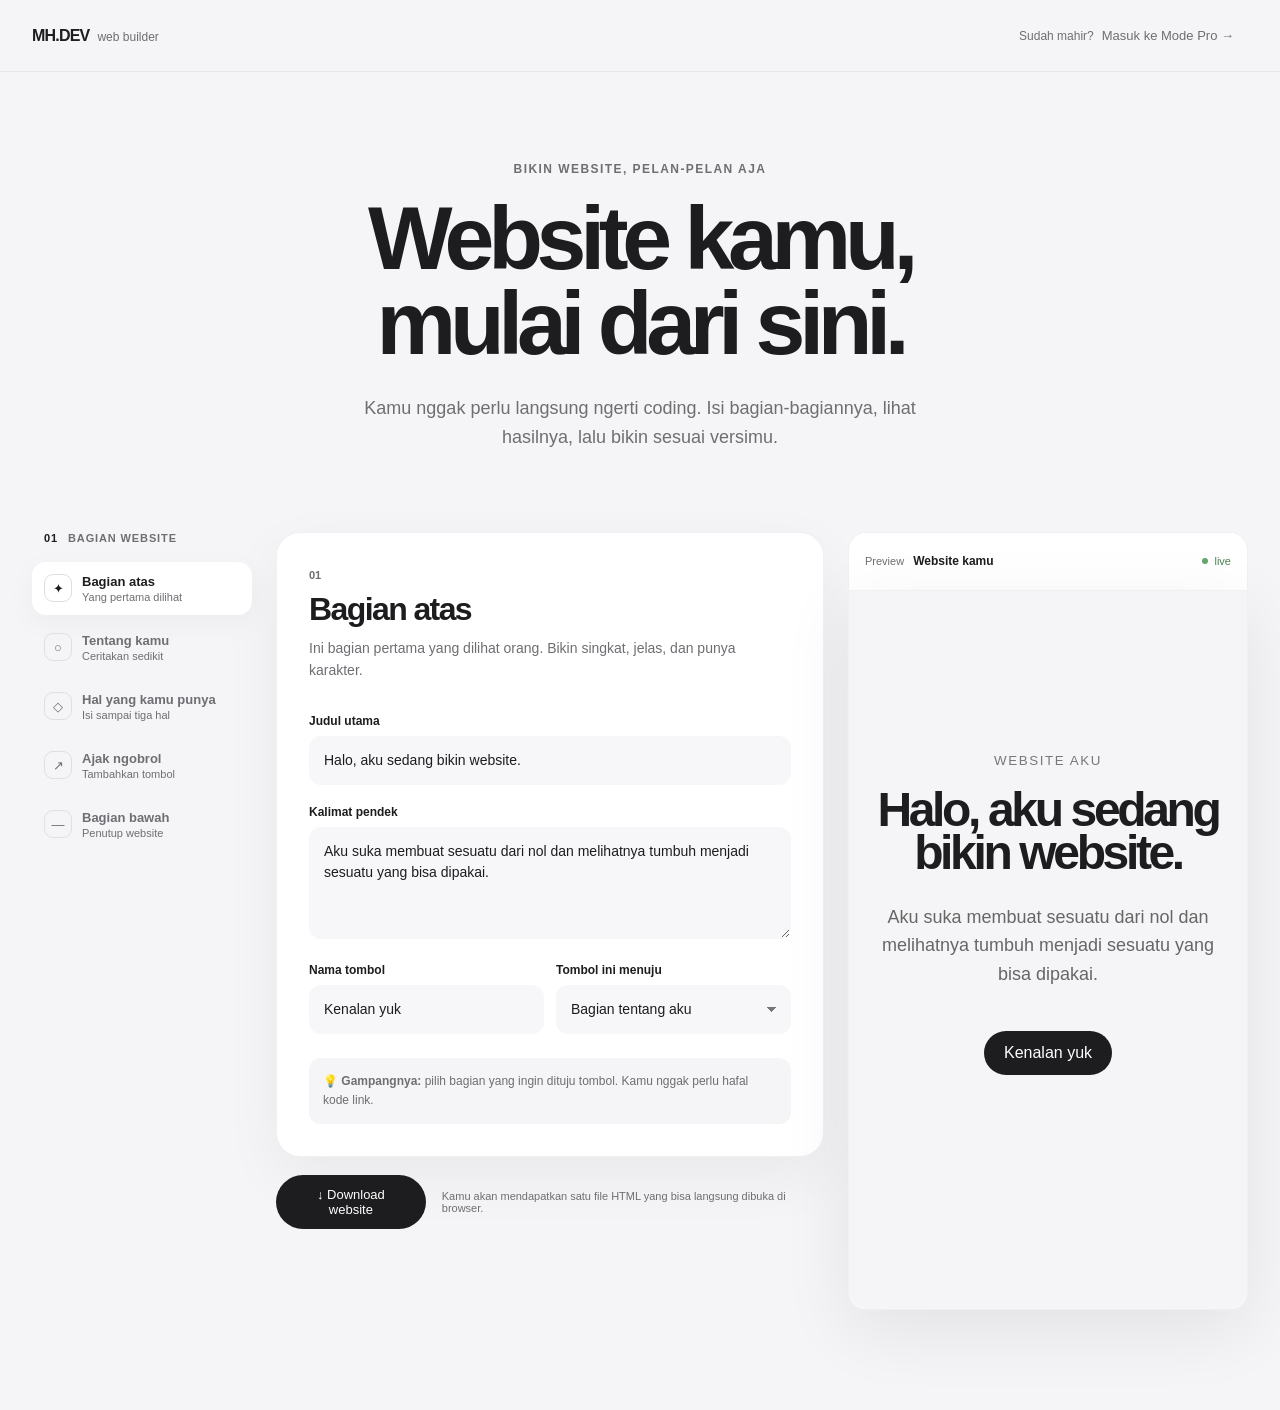
==== index.html @ 2aa88eea "Add files via upload" ====
<!DOCTYPE html>
<html lang="id">
<head>
    <meta charset="UTF-8">
    <meta name="viewport" content="width=device-width, initial-scale=1.0">

    <meta
        name="description"
        content="MH.DEV Web Builder. Bikin website dengan cara yang lebih mudah."
    >

    <title>MH.DEV Web Builder</title>

    <link rel="stylesheet" href="style.css">
</head>

<body>

<header class="topbar">

    <a href="index.html" class="brand">
        MH.DEV
        <span>web builder</span>
    </a>

    <a href="pro.html" class="pro-entry">
        <span>Sudah mahir?</span>
        <strong>Masuk ke Mode Pro →</strong>
    </a>

</header>


<main>

<section class="builder">

    <div class="builder-intro">

        <span class="eyebrow">
            bikin website, pelan-pelan aja
        </span>

        <h1>
            Website kamu,<br>
            mulai dari sini.
        </h1>

        <p>
            Kamu nggak perlu langsung ngerti coding.
            Isi bagian-bagiannya, lihat hasilnya,
            lalu bikin sesuai versimu.
        </p>

    </div>


    <div class="easy-layout">

        <aside class="easy-sidebar">

            <div class="sidebar-title">
                <span>01</span>
                Bagian website
            </div>

            <button
                class="easy-nav active"
                data-section="hero"
                type="button"
            >
                <span class="nav-icon">✦</span>

                <span>
                    <strong>Bagian atas</strong>
                    <small>Yang pertama dilihat</small>
                </span>
            </button>


            <button
                class="easy-nav"
                data-section="about"
                type="button"
            >
                <span class="nav-icon">○</span>

                <span>
                    <strong>Tentang kamu</strong>
                    <small>Ceritakan sedikit</small>
                </span>
            </button>


            <button
                class="easy-nav"
                data-section="features"
                type="button"
            >
                <span class="nav-icon">◇</span>

                <span>
                    <strong>Hal yang kamu punya</strong>
                    <small>Isi sampai tiga hal</small>
                </span>
            </button>


            <button
                class="easy-nav"
                data-section="contact"
                type="button"
            >
                <span class="nav-icon">↗</span>

                <span>
                    <strong>Ajak ngobrol</strong>
                    <small>Tambahkan tombol</small>
                </span>
            </button>


            <button
                class="easy-nav"
                data-section="footer"
                type="button"
            >
                <span class="nav-icon">—</span>

                <span>
                    <strong>Bagian bawah</strong>
                    <small>Penutup website</small>
                </span>
            </button>

        </aside>


        <section class="easy-editor">

            <div class="easy-card active" data-editor="hero">

                <div class="card-heading">

                    <span class="card-number">01</span>

                    <h2>Bagian atas</h2>

                    <p>
                        Ini bagian pertama yang dilihat orang.
                        Bikin singkat, jelas, dan punya karakter.
                    </p>

                </div>


                <label>
                    <span>Judul utama</span>

                    <input
                        id="heroTitle"
                        type="text"
                        value="Halo, aku sedang bikin website."
                    >
                </label>


                <label>
                    <span>Kalimat pendek</span>

                    <textarea id="heroText" rows="4">Aku suka membuat sesuatu dari nol dan melihatnya tumbuh menjadi sesuatu yang bisa dipakai.</textarea>
                </label>


                <div class="field-grid">

                    <label>
                        <span>Nama tombol</span>

                        <input
                            id="heroButton"
                            type="text"
                            value="Kenalan yuk"
                        >
                    </label>


                    <label>
                        <span>Tombol ini menuju</span>

                        <select id="heroLinkType">
                            <option value="about">Bagian tentang aku</option>
                            <option value="features">Bagian yang aku punya</option>
                            <option value="contact">Bagian kontak</option>
                            <option value="custom">Aku mau isi sendiri</option>
                        </select>

                        <input
                            id="heroLinkCustom"
                            class="link-custom"
                            type="text"
                            placeholder="Contoh: https://contoh.com"
                        >
                    </label>

                </div>


                <div class="tip">
                    💡 <strong>Gampangnya:</strong>
                    pilih bagian yang ingin dituju tombol.
                    Kamu nggak perlu hafal kode link.
                </div>

            </div>


            <div class="easy-card" data-editor="about">

                <div class="card-heading">

                    <span class="card-number">02</span>

                    <h2>Tentang kamu</h2>

                    <p>
                        Nggak perlu bikin biodata panjang.
                        Ceritakan siapa kamu dengan bahasa kamu sendiri.
                    </p>

                </div>


                <label>
                    <span>Judul bagian</span>

                    <input
                        id="aboutTitle"
                        type="text"
                        value="Sedikit tentang aku"
                    >
                </label>


                <label>
                    <span>Ceritakan tentang kamu</span>

                    <textarea id="aboutText" rows="7">Aku sedang belajar membuat website. Aku suka mencoba hal baru, mengutak-atik tampilan, dan melihat apa yang bisa aku buat berikutnya.</textarea>
                </label>

            </div>


            <div class="easy-card" data-editor="features">

                <div class="card-heading">

                    <span class="card-number">03</span>

                    <h2>Hal yang kamu punya</h2>

                    <p>
                        Bisa kemampuan, layanan, hobi,
                        project, atau apa saja yang ingin kamu tunjukkan.
                    </p>

                </div>


                <div class="feature-editor">

                    <label>
                        <span>Hal pertama</span>

                        <input
                            id="feature1Title"
                            type="text"
                            value="Web"
                        >

                        <textarea id="feature1Text" rows="3">Aku suka membuat website yang simpel dan nyaman digunakan.</textarea>
                    </label>


                    <label>
                        <span>Hal kedua</span>

                        <input
                            id="feature2Title"
                            type="text"
                            value="Visual"
                        >

                        <textarea id="feature2Text" rows="3">Aku juga suka bermain dengan layout, tulisan, dan tampilan.</textarea>
                    </label>


                    <label>
                        <span>Hal ketiga</span>

                        <input
                            id="feature3Title"
                            type="text"
                            value="Eksperimen"
                        >

                        <textarea id="feature3Text" rows="3">Kadang idenya random. Tapi justru dari situ biasanya muncul sesuatu.</textarea>
                    </label>

                </div>

            </div>


            <div class="easy-card" data-editor="contact">

                <div class="card-heading">

                    <span class="card-number">04</span>

                    <h2>Ajak ngobrol</h2>

                    <p>
                        Kasih orang alasan untuk menghubungi kamu.
                    </p>

                </div>


                <label>
                    <span>Judul</span>

                    <input
                        id="contactTitle"
                        type="text"
                        value="Punya sesuatu untuk dibicarakan?"
                    >
                </label>


                <label>
                    <span>Kalimat pendek</span>

                    <textarea id="contactText" rows="4">Mau ngobrol soal project, kerja sama, atau sekadar say hi?</textarea>
                </label>


                <div class="field-grid">

                    <label>
                        <span>Nama tombol</span>

                        <input
                            id="contactButton"
                            type="text"
                            value="Hubungi aku"
                        >
                    </label>


                    <label>
                        <span>Tombol ini menuju</span>

                        <select id="contactLinkType">
                            <option value="email">Email</option>
                            <option value="custom">Aku mau isi sendiri</option>
                        </select>

                        <input
                            id="contactEmail"
                            type="email"
                            value="halo@example.com"
                        >

                        <input
                            id="contactLinkCustom"
                            class="link-custom"
                            type="text"
                            placeholder="https://contoh.com"
                        >

                    </label>

                </div>

            </div>


            <div class="easy-card" data-editor="footer">

                <div class="card-heading">

                    <span class="card-number">05</span>

                    <h2>Bagian bawah</h2>

                    <p>
                        Penutup kecil untuk website kamu.
                    </p>

                </div>


                <label>
                    <span>Nama atau tulisan</span>

                    <input
                        id="footerText"
                        type="text"
                        value="Website aku"
                    >
                </label>


                <div class="tip">
                    ✨ Kamu sudah sampai bawah.
                    Website kamu sudah punya struktur dasar.
                </div>

            </div>


            <div class="easy-actions">

                <button
                    class="download-button"
                    id="downloadEasy"
                    type="button"
                >
                    ↓ Download website
                </button>

                <span>
                    Kamu akan mendapatkan satu file HTML
                    yang bisa langsung dibuka di browser.
                </span>

            </div>

        </section>


        <section class="preview-panel">

            <div class="preview-header">

                <div>
                    <span>Preview</span>
                    <strong>Website kamu</strong>
                </div>

                <span class="live-dot">
                    live
                </span>

            </div>


            <div class="easy-preview-window">

                <iframe
                    id="easyPreview"
                    title="Preview website"
                    sandbox="allow-scripts allow-forms"
                ></iframe>

            </div>

        </section>

    </div>

</section>

</main>


<script src="script.js"></script>

</body>
</html>
---- style.css ----
:root {
    --bg: #f5f5f7;
    --surface: #ffffff;
    --text: #1d1d1f;
    --muted: #6e6e73;
    --border: #dedee3;
    --soft: #eeeeF2;
    --radius: 24px;
    --ease: cubic-bezier(.2, .7, .2, 1);
}

* {
    box-sizing: border-box;
    margin: 0;
    padding: 0;
}

html {
    scroll-behavior: smooth;
}

body {
    min-width: 320px;

    background: var(--bg);
    color: var(--text);

    font-family:
        -apple-system,
        BlinkMacSystemFont,
        "SF Pro Display",
        "SF Pro Text",
        "Helvetica Neue",
        Arial,
        sans-serif;

    -webkit-font-smoothing: antialiased;
}

button,
input,
textarea,
select {
    font: inherit;
}

button,
select {
    cursor: pointer;
}

input,
textarea,
select {
    outline: none;
}

a {
    color: inherit;
}

[hidden] {
    display: none !important;
}


/* TOPBAR */

.topbar {
    position: sticky;
    top: 0;
    z-index: 50;

    min-height: 72px;
    padding: 0 32px;

    display: flex;
    align-items: center;
    justify-content: space-between;

    background: rgba(245, 245, 247, .86);
    border-bottom: 1px solid rgba(0, 0, 0, .06);

    backdrop-filter: blur(20px);
    -webkit-backdrop-filter: blur(20px);
}

.brand {
    display: flex;
    align-items: baseline;
    gap: 8px;

    color: var(--text);
    text-decoration: none;

    font-size: 16px;
    font-weight: 700;
    letter-spacing: -.05em;
}

.brand span {
    color: var(--muted);

    font-size: 12px;
    font-weight: 400;
    letter-spacing: 0;
}

.pro-entry {
    padding: 8px 14px;

    display: flex;
    align-items: center;
    gap: 8px;

    color: var(--muted);
    text-decoration: none;

    border-radius: 999px;

    transition:
        background .25s ease,
        color .25s ease,
        transform .3s var(--ease);
}

.pro-entry:hover {
    background: #fff;
    color: var(--text);
    transform: translateY(-1px);
}

.pro-entry span {
    font-size: 12px;
}

.pro-entry strong {
    font-size: 13px;
    font-weight: 500;
}


/* BUILDER */

.builder {
    max-width: 1500px;
    margin: auto;
    padding: 90px 32px 100px;
}

.builder-intro {
    max-width: 780px;
    margin: 0 auto 80px;

    text-align: center;
}

.eyebrow {
    display: block;
    margin-bottom: 20px;

    color: var(--muted);

    font-size: 12px;
    font-weight: 600;
    letter-spacing: .12em;
    text-transform: uppercase;
}

.builder-intro h1 {
    font-size: clamp(50px, 7vw, 92px);
    line-height: .95;
    letter-spacing: -.07em;
}

.builder-intro p {
    max-width: 580px;
    margin: 28px auto 0;

    color: var(--muted);

    font-size: 18px;
    line-height: 1.6;
}


/* EASY LAYOUT */

.easy-layout {
    display: grid;

    grid-template-columns:
        220px
        minmax(380px, 560px)
        minmax(400px, 1fr);

    gap: 24px;
    align-items: start;
}


/* SIDEBAR */

.easy-sidebar {
    position: sticky;
    top: 96px;

    display: flex;
    flex-direction: column;
    gap: 6px;
}

.sidebar-title {
    margin-bottom: 12px;
    padding: 0 12px;

    display: flex;
    gap: 10px;

    color: var(--muted);

    font-size: 11px;
    font-weight: 600;

    text-transform: uppercase;
    letter-spacing: .08em;
}

.sidebar-title span {
    color: var(--text);
}

.easy-nav {
    width: 100%;
    padding: 12px;

    display: grid;
    grid-template-columns: 28px 1fr;
    gap: 10px;
    align-items: center;

    background: transparent;
    color: var(--muted);

    border: 0;
    border-radius: 14px;

    text-align: left;

    transition:
        background .25s ease,
        color .25s ease,
        transform .25s var(--ease);
}

.easy-nav:hover {
    background: #fff;
    color: var(--text);
}

.easy-nav.active {
    background: #fff;
    color: var(--text);

    box-shadow:
        0 8px 30px rgba(0, 0, 0, .04);
}

.nav-icon {
    width: 28px;
    height: 28px;

    display: flex;
    align-items: center;
    justify-content: center;

    border: 1px solid var(--border);
    border-radius: 9px;

    font-size: 13px;
}

.easy-nav strong {
    display: block;

    font-size: 13px;
    font-weight: 600;
}

.easy-nav small {
    display: block;
    margin-top: 2px;

    color: var(--muted);

    font-size: 11px;
}


/* EDITOR */

.easy-editor {
    min-width: 0;
}

.easy-card {
    display: none;

    padding: 32px;

    background: var(--surface);
    border: 1px solid rgba(0, 0, 0, .06);
    border-radius: var(--radius);

    box-shadow:
        0 20px 60px rgba(0, 0, 0, .05);

    animation: cardIn .4s var(--ease);
}

.easy-card.active {
    display: block;
}

@keyframes cardIn {
    from {
        opacity: 0;
        transform: translateY(8px);
    }

    to {
        opacity: 1;
        transform: translateY(0);
    }
}

.card-heading {
    margin-bottom: 32px;
}

.card-number {
    color: var(--muted);

    font-size: 11px;
    font-weight: 600;
}

.card-heading h2 {
    margin-top: 10px;

    font-size: 32px;
    line-height: 1;
    letter-spacing: -.05em;
}

.card-heading p {
    margin-top: 12px;

    color: var(--muted);

    font-size: 14px;
    line-height: 1.6;
}


/* FORM */

.easy-card label {
    display: block;
    margin-top: 20px;
}

.easy-card label > span {
    display: block;
    margin-bottom: 8px;

    font-size: 12px;
    font-weight: 600;
}

.easy-card input,
.easy-card textarea,
.easy-card select {
    width: 100%;

    padding: 13px 14px;

    background: #f7f7f9;
    color: var(--text);

    border: 1px solid transparent;
    border-radius: 12px;

    font-size: 14px;
    line-height: 1.5;

    transition:
        background .2s ease,
        border-color .2s ease,
        box-shadow .2s ease;
}

.easy-card textarea {
    min-height: 100px;
    resize: vertical;
}

.easy-card select {
    appearance: none;

    background-image:
        linear-gradient(45deg, transparent 50%, #777 50%),
        linear-gradient(135deg, #777 50%, transparent 50%);

    background-position:
        calc(100% - 18px) 50%,
        calc(100% - 13px) 50%;

    background-size:
        5px 5px,
        5px 5px;

    background-repeat: no-repeat;

    padding-right: 38px;
}

.easy-card input:focus,
.easy-card textarea:focus,
.easy-card select:focus {
    background: #fff;
    border-color: #b8b8bf;

    box-shadow:
        0 0 0 4px rgba(0, 0, 0, .04);
}

.link-custom {
    margin-top: 8px;
    display: none;
}

.link-custom.show {
    display: block;
}

#contactEmail {
    margin-top: 8px;
}

#contactLinkCustom {
    display: none;
}

#contactLinkCustom.show {
    display: block;
}

.field-grid {
    display: grid;
    grid-template-columns: 1fr 1fr;
    gap: 12px;
}

.feature-editor {
    display: grid;
    gap: 16px;
}

.feature-editor label {
    margin: 0;
    padding: 18px;

    background: #f7f7f9;
    border-radius: 16px;
}

.feature-editor input,
.feature-editor textarea {
    background: #fff;
}

.tip {
    margin-top: 24px;
    padding: 14px;

    background: #f5f5f7;
    border-radius: 12px;

    color: var(--muted);

    font-size: 12px;
    line-height: 1.6;
}

.tip code {
    padding: 2px 5px;

    background: #fff;
    border-radius: 5px;

    color: var(--text);

    font-family: monospace;
}


/* PREVIEW */

.preview-panel {
    position: sticky;
    top: 96px;

    min-width: 0;
}

.preview-header {
    height: 58px;
    padding: 0 16px;

    display: flex;
    align-items: center;
    justify-content: space-between;

    background: #fff;

    border: 1px solid rgba(0, 0, 0, .06);
    border-bottom: 0;

    border-radius: 18px 18px 0 0;
}

.preview-header div {
    display: flex;
    align-items: center;
    gap: 9px;
}

.preview-header span {
    color: var(--muted);
    font-size: 11px;
}

.preview-header strong {
    font-size: 12px;
}

.live-dot {
    position: relative;

    padding-left: 12px;

    color: #4d8057 !important;
}

.live-dot::before {
    content: "";

    position: absolute;
    left: 0;
    top: 50%;

    width: 6px;
    height: 6px;

    transform: translateY(-50%);

    background: #62a56d;
    border-radius: 50%;
}

.easy-preview-window {
    height: 720px;
    overflow: hidden;

    background: #fff;

    border: 1px solid rgba(0, 0, 0, .06);
    border-radius: 0 0 18px 18px;

    box-shadow:
        0 20px 70px rgba(0, 0, 0, .08);
}

.easy-preview-window iframe {
    display: block;

    width: 100%;
    height: 100%;

    border: 0;
    background: #fff;
}


/* DOWNLOAD */

.easy-actions {
    margin-top: 18px;

    display: flex;
    align-items: center;
    justify-content: space-between;

    gap: 16px;
}

.download-button {
    padding: 12px 18px;

    background: var(--text);
    color: #fff;

    border: 0;
    border-radius: 999px;

    font-size: 13px;
    font-weight: 500;

    transition:
        transform .3s var(--ease),
        background .25s ease;
}

.download-button:hover {
    background: #333336;
    transform: translateY(-2px);
}

.easy-actions > span {
    color: var(--muted);
    font-size: 11px;
}


/* RESPONSIVE */

@media (max-width: 1250px) {

    .easy-layout {
        grid-template-columns:
            190px
            minmax(340px, 1fr);
    }

    .preview-panel {
        grid-column: 2;
        position: static;
    }

    .easy-preview-window {
        height: 680px;
    }
}


@media (max-width: 760px) {

    .topbar {
        padding: 0 18px;
    }

    .brand span {
        display: none;
    }

    .pro-entry span {
        display: none;
    }

    .builder {
        padding:
            60px
            18px
            70px;
    }

    .builder-intro {
        margin-bottom: 50px;
    }

    .builder-intro h1 {
        font-size: 52px;
    }

    .builder-intro p {
        font-size: 16px;
    }

    .easy-layout {
        grid-template-columns: 1fr;
    }

    .easy-sidebar {
        position: static;

        display: grid;
        grid-template-columns: 1fr 1fr;
    }

    .sidebar-title {
        grid-column: 1 / -1;
    }

    .easy-card {
        padding: 24px;
    }

    .field-grid {
        grid-template-columns: 1fr;
    }

    .preview-panel {
        grid-column: 1;
    }

    .easy-preview-window {
        height: 620px;
    }

    .easy-actions {
        align-items: flex-start;
        flex-direction: column;
    }
}


@media (max-width: 480px) {

    .easy-sidebar {
        grid-template-columns: 1fr;
    }

    .sidebar-title {
        grid-column: auto;
    }

    .builder-intro h1 {
        font-size: 44px;
    }

    .easy-card {
        padding: 20px;
        border-radius: 18px;
    }

    .card-heading h2 {
        font-size: 28px;
    }

    .easy-preview-window {
        height: 560px;
    }
}
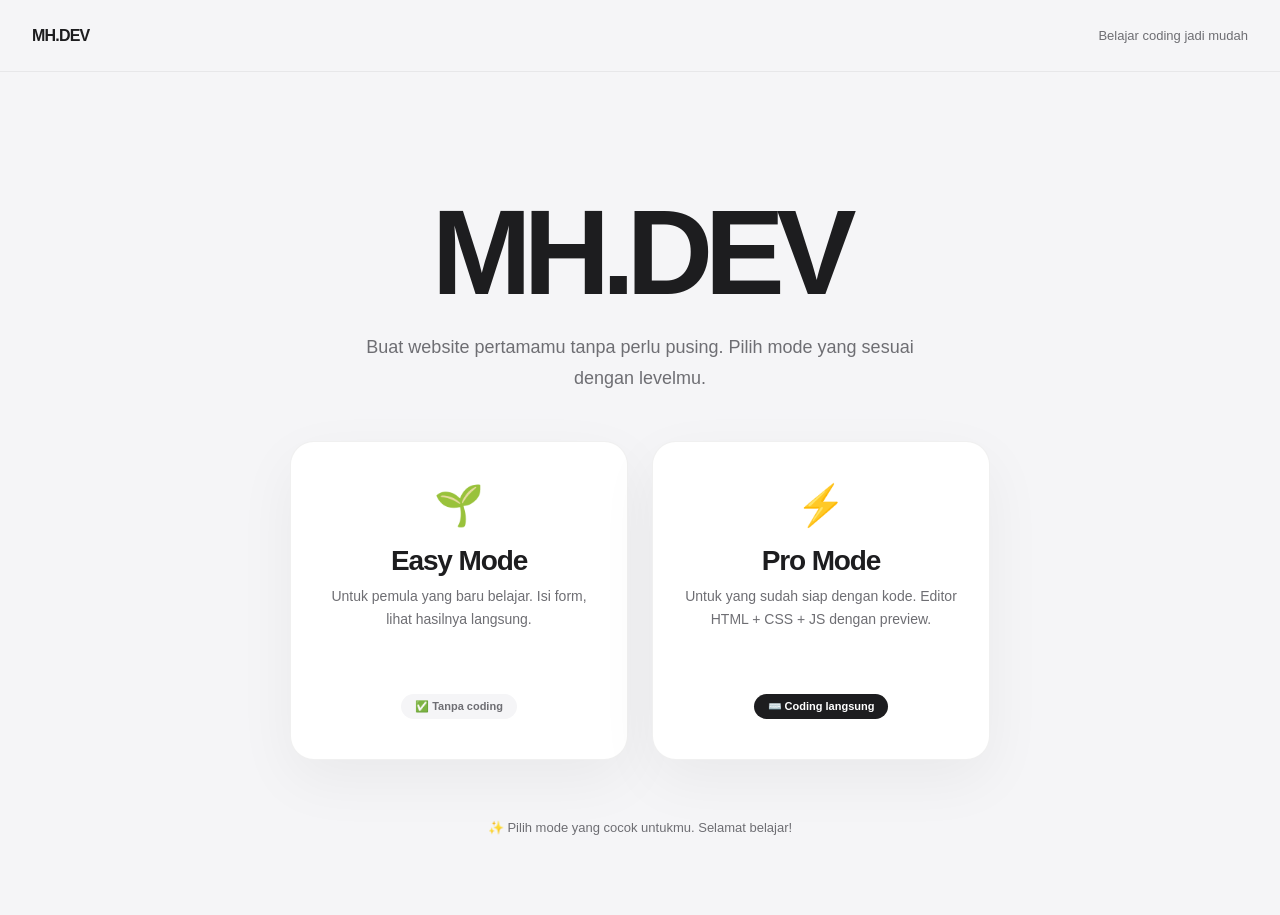
==== commit 9801db2e: "Update index.html" ====
--- a/index.html
+++ b/index.html
@@ -3,479 +3,123 @@
 <head>
     <meta charset="UTF-8">
     <meta name="viewport" content="width=device-width, initial-scale=1.0">
-
-    <meta
-        name="description"
-        content="MH.DEV Web Builder. Bikin website dengan cara yang lebih mudah."
-    >
-
-    <title>MH.DEV Web Builder</title>
-
+    <meta name="description" content="MH.DEV – Belajar coding dengan cara yang menyenangkan.">
+    <title>MH.DEV</title>
     <link rel="stylesheet" href="style.css">
+    <style>
+        .landing {
+            max-width: 1000px;
+            margin: 0 auto;
+            padding: 120px 24px 80px;
+            text-align: center;
+        }
+        .landing h1 {
+            font-size: clamp(60px, 10vw, 120px);
+            line-height: 1;
+            letter-spacing: -.07em;
+            margin-bottom: 20px;
+        }
+        .landing p {
+            max-width: 600px;
+            margin: 0 auto 48px;
+            color: var(--muted);
+            font-size: 18px;
+            line-height: 1.7;
+        }
+        .mode-grid {
+            display: grid;
+            grid-template-columns: 1fr 1fr;
+            gap: 24px;
+            max-width: 700px;
+            margin: 0 auto;
+        }
+        .mode-card {
+            padding: 40px 28px;
+            background: var(--surface);
+            border: 1px solid rgba(0,0,0,.06);
+            border-radius: var(--radius);
+            box-shadow: 0 20px 60px rgba(0,0,0,.05);
+            text-decoration: none;
+            color: var(--text);
+            transition: transform .3s var(--ease), box-shadow .3s var(--ease);
+        }
+        .mode-card:hover {
+            transform: translateY(-6px);
+            box-shadow: 0 30px 80px rgba(0,0,0,.08);
+        }
+        .mode-card .icon {
+            font-size: 40px;
+            display: block;
+            margin-bottom: 16px;
+        }
+        .mode-card h2 {
+            font-size: 28px;
+            letter-spacing: -.04em;
+            margin-bottom: 8px;
+        }
+        .mode-card p {
+            color: var(--muted);
+            font-size: 14px;
+            line-height: 1.6;
+        }
+        .mode-card .badge {
+            display: inline-block;
+            margin-top: 16px;
+            padding: 6px 14px;
+            background: var(--bg);
+            border-radius: 999px;
+            font-size: 11px;
+            font-weight: 600;
+            color: var(--muted);
+        }
+        .mode-card .badge.pro {
+            background: #1d1d1f;
+            color: #fff;
+        }
+        .footer-landing {
+            margin-top: 60px;
+            color: var(--muted);
+            font-size: 13px;
+        }
+        @media (max-width: 600px) {
+            .mode-grid {
+                grid-template-columns: 1fr;
+            }
+        }
+    </style>
 </head>
-
 <body>
 
-<header class="topbar">
-
-    <a href="index.html" class="brand">
-        MH.DEV
-        <span>web builder</span>
-    </a>
-
-    <a href="pro.html" class="pro-entry">
-        <span>Sudah mahir?</span>
-        <strong>Masuk ke Mode Pro →</strong>
-    </a>
-
+<header class="topbar" style="background:rgba(245,245,247,.92);">
+    <a href="index.html" class="brand">MH.DEV</a>
+    <span style="color:var(--muted);font-size:13px;">Belajar coding jadi mudah</span>
 </header>
 
+<main>
+    <section class="landing">
+        <h1>MH.DEV</h1>
+        <p>Buat website pertamamu tanpa perlu pusing. Pilih mode yang sesuai dengan levelmu.</p>
 
-<main>
+        <div class="mode-grid">
+            <a href="easy.html" class="mode-card">
+                <span class="icon">🌱</span>
+                <h2>Easy Mode</h2>
+                <p>Untuk pemula yang baru belajar. Isi form, lihat hasilnya langsung.</p>
+                <span class="badge">✅ Tanpa coding</span>
+            </a>
+            <a href="pro.html" class="mode-card">
+                <span class="icon">⚡</span>
+                <h2>Pro Mode</h2>
+                <p>Untuk yang sudah siap dengan kode. Editor HTML + CSS + JS dengan preview.</p>
+                <span class="badge pro">⌨️ Coding langsung</span>
+            </a>
+        </div>
 
-<section class="builder">
-
-    <div class="builder-intro">
-
-        <span class="eyebrow">
-            bikin website, pelan-pelan aja
-        </span>
-
-        <h1>
-            Website kamu,<br>
-            mulai dari sini.
-        </h1>
-
-        <p>
-            Kamu nggak perlu langsung ngerti coding.
-            Isi bagian-bagiannya, lihat hasilnya,
-            lalu bikin sesuai versimu.
-        </p>
-
-    </div>
-
-
-    <div class="easy-layout">
-
-        <aside class="easy-sidebar">
-
-            <div class="sidebar-title">
-                <span>01</span>
-                Bagian website
-            </div>
-
-            <button
-                class="easy-nav active"
-                data-section="hero"
-                type="button"
-            >
-                <span class="nav-icon">✦</span>
-
-                <span>
-                    <strong>Bagian atas</strong>
-                    <small>Yang pertama dilihat</small>
-                </span>
-            </button>
-
-
-            <button
-                class="easy-nav"
-                data-section="about"
-                type="button"
-            >
-                <span class="nav-icon">○</span>
-
-                <span>
-                    <strong>Tentang kamu</strong>
-                    <small>Ceritakan sedikit</small>
-                </span>
-            </button>
-
-
-            <button
-                class="easy-nav"
-                data-section="features"
-                type="button"
-            >
-                <span class="nav-icon">◇</span>
-
-                <span>
-                    <strong>Hal yang kamu punya</strong>
-                    <small>Isi sampai tiga hal</small>
-                </span>
-            </button>
-
-
-            <button
-                class="easy-nav"
-                data-section="contact"
-                type="button"
-            >
-                <span class="nav-icon">↗</span>
-
-                <span>
-                    <strong>Ajak ngobrol</strong>
-                    <small>Tambahkan tombol</small>
-                </span>
-            </button>
-
-
-            <button
-                class="easy-nav"
-                data-section="footer"
-                type="button"
-            >
-                <span class="nav-icon">—</span>
-
-                <span>
-                    <strong>Bagian bawah</strong>
-                    <small>Penutup website</small>
-                </span>
-            </button>
-
-        </aside>
-
-
-        <section class="easy-editor">
-
-            <div class="easy-card active" data-editor="hero">
-
-                <div class="card-heading">
-
-                    <span class="card-number">01</span>
-
-                    <h2>Bagian atas</h2>
-
-                    <p>
-                        Ini bagian pertama yang dilihat orang.
-                        Bikin singkat, jelas, dan punya karakter.
-                    </p>
-
-                </div>
-
-
-                <label>
-                    <span>Judul utama</span>
-
-                    <input
-                        id="heroTitle"
-                        type="text"
-                        value="Halo, aku sedang bikin website."
-                    >
-                </label>
-
-
-                <label>
-                    <span>Kalimat pendek</span>
-
-                    <textarea id="heroText" rows="4">Aku suka membuat sesuatu dari nol dan melihatnya tumbuh menjadi sesuatu yang bisa dipakai.</textarea>
-                </label>
-
-
-                <div class="field-grid">
-
-                    <label>
-                        <span>Nama tombol</span>
-
-                        <input
-                            id="heroButton"
-                            type="text"
-                            value="Kenalan yuk"
-                        >
-                    </label>
-
-
-                    <label>
-                        <span>Tombol ini menuju</span>
-
-                        <select id="heroLinkType">
-                            <option value="about">Bagian tentang aku</option>
-                            <option value="features">Bagian yang aku punya</option>
-                            <option value="contact">Bagian kontak</option>
-                            <option value="custom">Aku mau isi sendiri</option>
-                        </select>
-
-                        <input
-                            id="heroLinkCustom"
-                            class="link-custom"
-                            type="text"
-                            placeholder="Contoh: https://contoh.com"
-                        >
-                    </label>
-
-                </div>
-
-
-                <div class="tip">
-                    💡 <strong>Gampangnya:</strong>
-                    pilih bagian yang ingin dituju tombol.
-                    Kamu nggak perlu hafal kode link.
-                </div>
-
-            </div>
-
-
-            <div class="easy-card" data-editor="about">
-
-                <div class="card-heading">
-
-                    <span class="card-number">02</span>
-
-                    <h2>Tentang kamu</h2>
-
-                    <p>
-                        Nggak perlu bikin biodata panjang.
-                        Ceritakan siapa kamu dengan bahasa kamu sendiri.
-                    </p>
-
-                </div>
-
-
-                <label>
-                    <span>Judul bagian</span>
-
-                    <input
-                        id="aboutTitle"
-                        type="text"
-                        value="Sedikit tentang aku"
-                    >
-                </label>
-
-
-                <label>
-                    <span>Ceritakan tentang kamu</span>
-
-                    <textarea id="aboutText" rows="7">Aku sedang belajar membuat website. Aku suka mencoba hal baru, mengutak-atik tampilan, dan melihat apa yang bisa aku buat berikutnya.</textarea>
-                </label>
-
-            </div>
-
-
-            <div class="easy-card" data-editor="features">
-
-                <div class="card-heading">
-
-                    <span class="card-number">03</span>
-
-                    <h2>Hal yang kamu punya</h2>
-
-                    <p>
-                        Bisa kemampuan, layanan, hobi,
-                        project, atau apa saja yang ingin kamu tunjukkan.
-                    </p>
-
-                </div>
-
-
-                <div class="feature-editor">
-
-                    <label>
-                        <span>Hal pertama</span>
-
-                        <input
-                            id="feature1Title"
-                            type="text"
-                            value="Web"
-                        >
-
-                        <textarea id="feature1Text" rows="3">Aku suka membuat website yang simpel dan nyaman digunakan.</textarea>
-                    </label>
-
-
-                    <label>
-                        <span>Hal kedua</span>
-
-                        <input
-                            id="feature2Title"
-                            type="text"
-                            value="Visual"
-                        >
-
-                        <textarea id="feature2Text" rows="3">Aku juga suka bermain dengan layout, tulisan, dan tampilan.</textarea>
-                    </label>
-
-
-                    <label>
-                        <span>Hal ketiga</span>
-
-                        <input
-                            id="feature3Title"
-                            type="text"
-                            value="Eksperimen"
-                        >
-
-                        <textarea id="feature3Text" rows="3">Kadang idenya random. Tapi justru dari situ biasanya muncul sesuatu.</textarea>
-                    </label>
-
-                </div>
-
-            </div>
-
-
-            <div class="easy-card" data-editor="contact">
-
-                <div class="card-heading">
-
-                    <span class="card-number">04</span>
-
-                    <h2>Ajak ngobrol</h2>
-
-                    <p>
-                        Kasih orang alasan untuk menghubungi kamu.
-                    </p>
-
-                </div>
-
-
-                <label>
-                    <span>Judul</span>
-
-                    <input
-                        id="contactTitle"
-                        type="text"
-                        value="Punya sesuatu untuk dibicarakan?"
-                    >
-                </label>
-
-
-                <label>
-                    <span>Kalimat pendek</span>
-
-                    <textarea id="contactText" rows="4">Mau ngobrol soal project, kerja sama, atau sekadar say hi?</textarea>
-                </label>
-
-
-                <div class="field-grid">
-
-                    <label>
-                        <span>Nama tombol</span>
-
-                        <input
-                            id="contactButton"
-                            type="text"
-                            value="Hubungi aku"
-                        >
-                    </label>
-
-
-                    <label>
-                        <span>Tombol ini menuju</span>
-
-                        <select id="contactLinkType">
-                            <option value="email">Email</option>
-                            <option value="custom">Aku mau isi sendiri</option>
-                        </select>
-
-                        <input
-                            id="contactEmail"
-                            type="email"
-                            value="halo@example.com"
-                        >
-
-                        <input
-                            id="contactLinkCustom"
-                            class="link-custom"
-                            type="text"
-                            placeholder="https://contoh.com"
-                        >
-
-                    </label>
-
-                </div>
-
-            </div>
-
-
-            <div class="easy-card" data-editor="footer">
-
-                <div class="card-heading">
-
-                    <span class="card-number">05</span>
-
-                    <h2>Bagian bawah</h2>
-
-                    <p>
-                        Penutup kecil untuk website kamu.
-                    </p>
-
-                </div>
-
-
-                <label>
-                    <span>Nama atau tulisan</span>
-
-                    <input
-                        id="footerText"
-                        type="text"
-                        value="Website aku"
-                    >
-                </label>
-
-
-                <div class="tip">
-                    ✨ Kamu sudah sampai bawah.
-                    Website kamu sudah punya struktur dasar.
-                </div>
-
-            </div>
-
-
-            <div class="easy-actions">
-
-                <button
-                    class="download-button"
-                    id="downloadEasy"
-                    type="button"
-                >
-                    ↓ Download website
-                </button>
-
-                <span>
-                    Kamu akan mendapatkan satu file HTML
-                    yang bisa langsung dibuka di browser.
-                </span>
-
-            </div>
-
-        </section>
-
-
-        <section class="preview-panel">
-
-            <div class="preview-header">
-
-                <div>
-                    <span>Preview</span>
-                    <strong>Website kamu</strong>
-                </div>
-
-                <span class="live-dot">
-                    live
-                </span>
-
-            </div>
-
-
-            <div class="easy-preview-window">
-
-                <iframe
-                    id="easyPreview"
-                    title="Preview website"
-                    sandbox="allow-scripts allow-forms"
-                ></iframe>
-
-            </div>
-
-        </section>
-
-    </div>
-
-</section>
-
+        <div class="footer-landing">
+            ✨ Pilih mode yang cocok untukmu. Selamat belajar!
+        </div>
+    </section>
 </main>
 
-
-<script src="script.js"></script>
-
 </body>
-</html>+</html>
